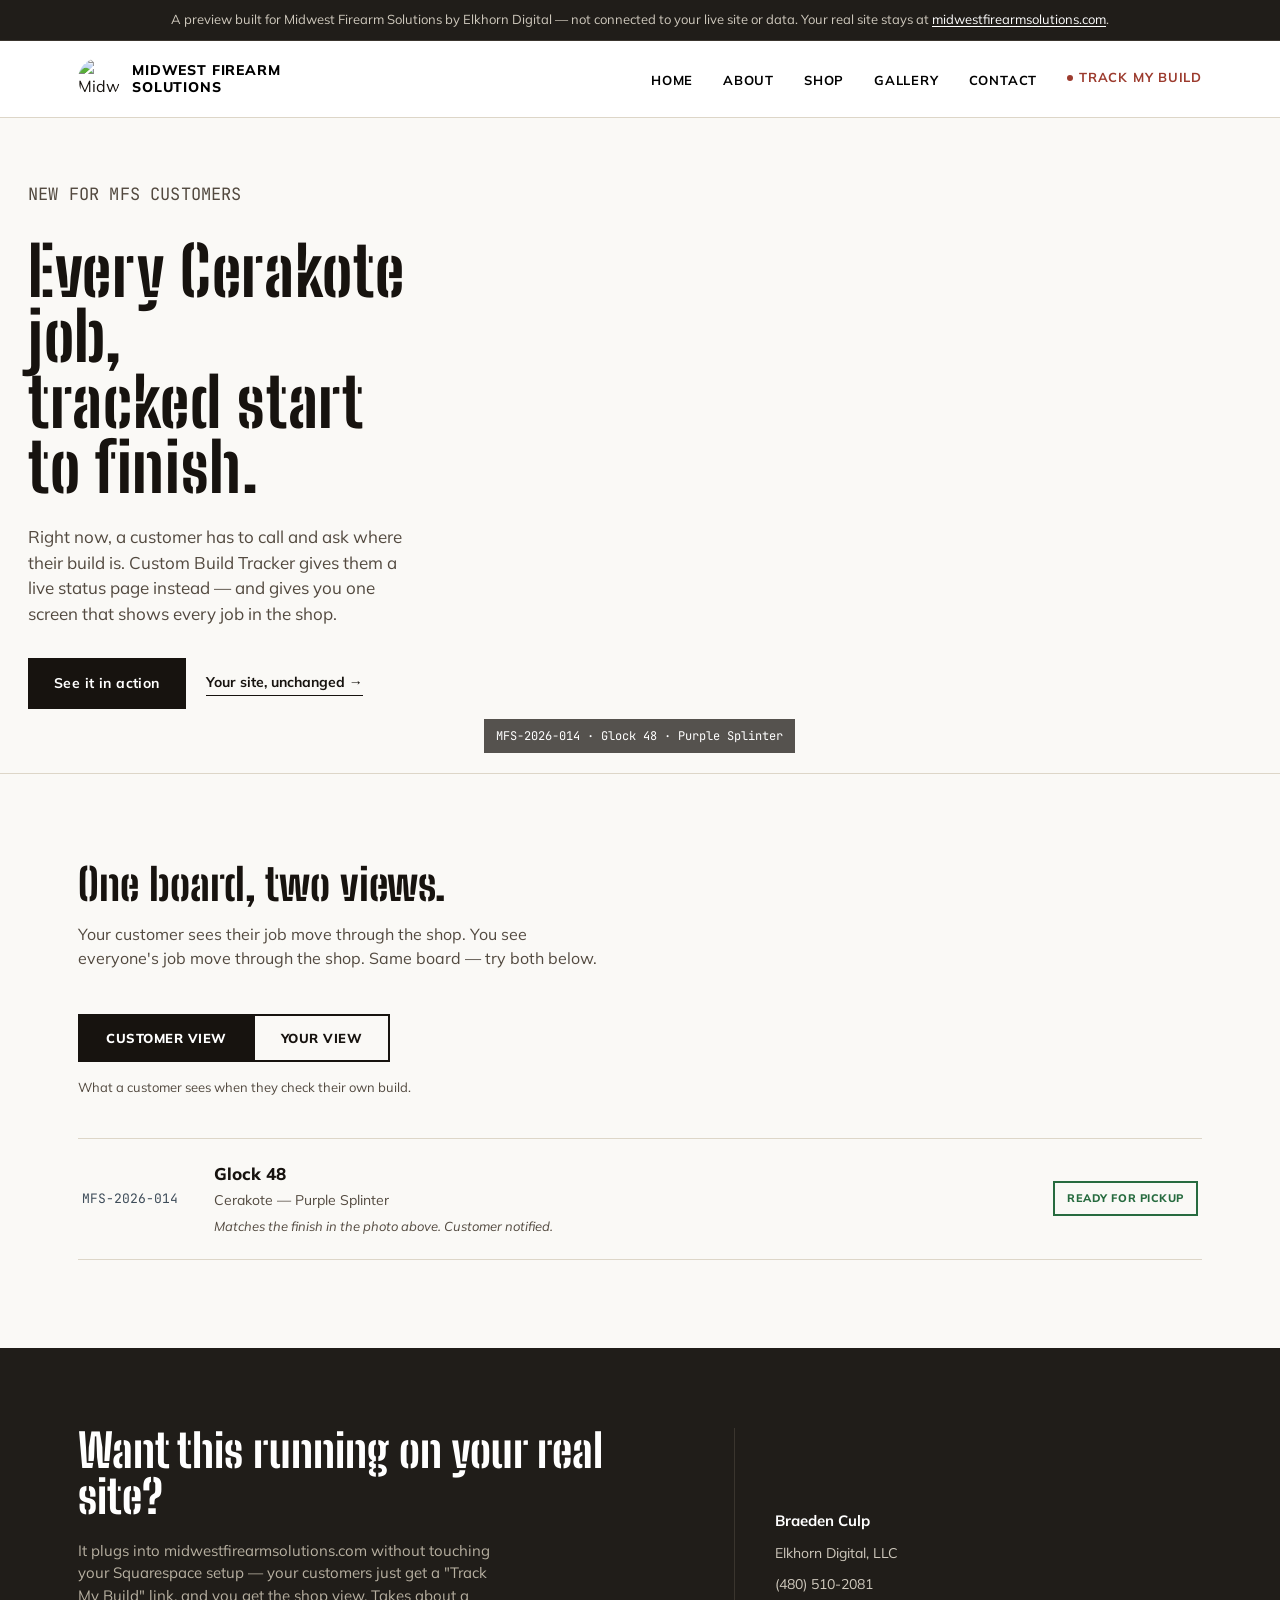
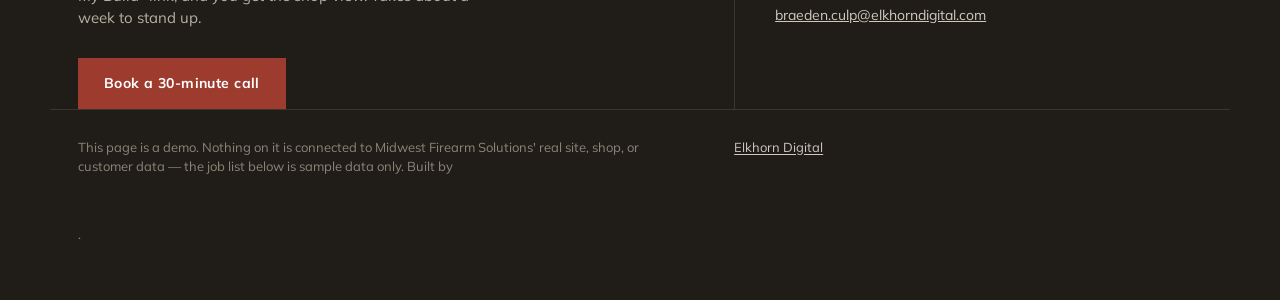
==== index.html @ 49bd7a02 "Add Custom Build Tracker demo for Midwest Firearm Solutions Standalone static page using real extrac" ====
<!DOCTYPE html>
<html lang="en">
<head>
<meta charset="UTF-8">
<meta name="viewport" content="width=device-width, initial-scale=1.0">
<title>Custom Build Tracker — a preview for Midwest Firearm Solutions</title>
<meta name="description" content="A look at what Custom Build Tracker would look like on midwestfirearmsolutions.com — built by Elkhorn Digital.">
<link rel="preconnect" href="https://fonts.googleapis.com">
<link rel="preconnect" href="https://fonts.gstatic.com" crossorigin>
<link href="https://fonts.googleapis.com/css2?family=Big+Shoulders+Stencil:wght@700;800&family=Mulish:wght@400;600;700;800&family=JetBrains+Mono:wght@500&display=swap" rel="stylesheet">
<link rel="stylesheet" href="css/style.css">
</head>
<body>

<div class="honesty-strip">
  A preview built for Midwest Firearm Solutions by Elkhorn Digital — not connected to your live site or data. Your real site stays at <a href="https://www.midwestfirearmsolutions.com/" target="_blank" rel="noopener">midwestfirearmsolutions.com</a>.
</div>

<nav class="site-nav">
  <div class="wrap">
    <div class="brand">
      <img src="https://images.squarespace-cdn.com/content/v1/5cd343e0e6666910486d7340/1557428269722-XQZC1AXJ4QPPJ8KAMIF2/MidwestFirearmsSoultions.jpg" alt="Midwest Firearm Solutions">
      <span class="brand-name">Midwest Firearm<br>Solutions</span>
    </div>
    <ul class="nav-links">
      <li><a href="#top">Home</a></li>
      <li><a href="https://www.midwestfirearmsolutions.com/about" target="_blank" rel="noopener">About</a></li>
      <li><a href="https://www.midwestfirearmsolutions.com/shop" target="_blank" rel="noopener">Shop</a></li>
      <li><a href="https://www.midwestfirearmsolutions.com/gallery" target="_blank" rel="noopener">Gallery</a></li>
      <li><a href="https://www.midwestfirearmsolutions.com/contact" target="_blank" rel="noopener">Contact</a></li>
      <li><a href="#tracker" class="nav-new">Track My Build</a></li>
    </ul>
  </div>
</nav>

<header class="hero" id="top">
  <div class="hero-copy">
    <p class="hero-kicker">NEW FOR MFS CUSTOMERS</p>
    <h1>Every Cerakote job,<br>tracked start to finish.</h1>
    <p>Right now, a customer has to call and ask where their build is. Custom Build Tracker gives them a live status page instead — and gives you one screen that shows every job in the shop.</p>
    <div class="hero-actions">
      <a href="#tracker" class="btn-primary">See it in action</a>
      <a href="https://www.midwestfirearmsolutions.com/" target="_blank" rel="noopener" class="text-link">Your site, unchanged →</a>
    </div>
  </div>
  <div class="hero-photo">
    <img src="https://images.squarespace-cdn.com/content/v1/5cd343e0e6666910486d7340/1673027573680-M6H0SC04RO9Q3OTN8I3K/image-asset.jpeg?format=1500w" alt="Glock 48 finished in a purple and black splinter Cerakote pattern">
    <div class="hero-photo-caption">MFS-2026-014 · Glock 48 · Purple Splinter</div>
  </div>
</header>

<section class="section" id="tracker">
  <div class="wrap">
    <div class="section-head">
      <h2>One board, two views.</h2>
      <p>Your customer sees their job move through the shop. You see everyone's job move through the shop. Same board — try both below.</p>
    </div>

    <div class="view-switch" role="tablist" aria-label="Choose a view">
      <button type="button" role="tab" id="tab-customer" aria-selected="true" aria-controls="panel-customer">Customer view</button>
      <button type="button" role="tab" id="tab-shop" aria-selected="false" aria-controls="panel-shop">Your view</button>
    </div>

    <div id="panel-customer" role="tabpanel" aria-labelledby="tab-customer">
      <p class="view-switch-note">What a customer sees when they check their own build.</p>
      <div class="ticket-rail" id="customer-rail"></div>
    </div>

    <div id="panel-shop" role="tabpanel" aria-labelledby="tab-shop" hidden>
      <p class="view-switch-note">What you and your team see — every job in the shop, with one click to move a job forward.</p>
      <div class="stat-row" id="shop-stats"></div>
      <div class="ticket-rail" id="shop-rail"></div>
    </div>
  </div>
</section>

<section class="footer-cta">
  <div class="wrap">
    <div>
      <h2>Want this running on your real site?</h2>
      <p>It plugs into midwestfirearmsolutions.com without touching your Squarespace setup — your customers just get a "Track My Build" link, and you get the shop view. Takes about a week to stand up.</p>
      <a href="https://calendar.google.com/calendar/u/0/appointments/schedules/AcZssZ0Lpo5Nd4sd_wurOKgGnlsgAUlLgyu8I7pen_Otehfo7-ETHXkS8Aj_qbULyfHv65B463_g2GWZ" target="_blank" rel="noopener" class="btn-primary">Book a 30-minute call</a>
    </div>
    <div class="footer-contact">
      <strong>Braeden Culp</strong>
      <span>Elkhorn Digital, LLC</span>
      <span>(480) 510-2081</span>
      <a href="mailto:braeden.culp@elkhorndigital.com">braeden.culp@elkhorndigital.com</a>
    </div>
  </div>
  <div class="wrap footer-meta">
    This page is a demo. Nothing on it is connected to Midwest Firearm Solutions' real site, shop, or customer data — the job list below is sample data only. Built by <a href="mailto:braeden.culp@elkhorndigital.com">Elkhorn Digital</a>.
  </div>
</section>

<script src="js/main.js"></script>
</body>
</html>
---- css/style.css ----
/* Midwest Firearm Solutions — Custom Build Tracker demo
   Base tokens extracted from their real site (midwestfirearmsolutions.com):
   white nav, black text, Omnes Pro (substituted with the licensable Mulish). */

:root {
  --paper: #faf9f6;
  --paper-dim: #f1efe9;
  --ink: #17130f;
  --ink-soft: #52493f;
  --line: #ddd6c8;
  --rust: #9c3b2e;
  --rust-dark: #7a2d22;
  --steel: #3e4c59;
  --graphite: #201d19;
  --graphite-line: #3a352e;

  --font-body: 'Mulish', -apple-system, sans-serif;
  --font-display: 'Big Shoulders Stencil', 'Mulish', sans-serif;
  --font-mono: 'JetBrains Mono', monospace;
}

* { box-sizing: border-box; }

html {
  scroll-behavior: smooth;
  scroll-padding-top: 92px;
}

body {
  margin: 0;
  background: var(--paper);
  color: var(--ink);
  font-family: var(--font-body);
  font-size: 16px;
  line-height: 1.5;
  -webkit-font-smoothing: antialiased;
}

img { max-width: 100%; display: block; }

a { color: inherit; }

.wrap {
  max-width: 1180px;
  margin: 0 auto;
  padding: 0 28px;
}

/* ---------- Honesty strip ---------- */

.honesty-strip {
  background: var(--graphite);
  color: #cfc9bd;
  font-size: 13px;
  padding: 10px 28px;
  text-align: center;
  border-bottom: 1px solid var(--graphite-line);
}

.honesty-strip a {
  color: #fff;
  text-decoration: underline;
  text-underline-offset: 2px;
}

/* ---------- Nav (recreated from their real site) ---------- */

.site-nav {
  background: #ffffff;
  border-bottom: 1px solid var(--line);
  position: sticky;
  top: 0;
  z-index: 40;
}

.site-nav .wrap {
  display: flex;
  align-items: center;
  justify-content: space-between;
  height: 76px;
  gap: 24px;
}

.brand {
  display: flex;
  align-items: center;
  gap: 12px;
  flex-shrink: 0;
}

.brand img {
  height: 42px;
  width: 42px;
  border-radius: 50%;
  object-fit: cover;
}

.brand-name {
  font-family: var(--font-body);
  font-weight: 800;
  font-size: 14px;
  letter-spacing: 0.06em;
  text-transform: uppercase;
  color: #000;
  line-height: 1.2;
}

.nav-links {
  list-style: none;
  display: flex;
  align-items: center;
  gap: 30px;
  margin: 0;
  padding: 0;
  flex-wrap: wrap;
  justify-content: flex-end;
}

.nav-links a {
  text-decoration: none;
  font-size: 13px;
  font-weight: 700;
  letter-spacing: 0.06em;
  text-transform: uppercase;
  color: #000;
  padding: 6px 0;
  border-bottom: 2px solid transparent;
  transition: border-color 0.15s ease;
}

.nav-links a:hover { border-color: #000; }

.nav-links .nav-new {
  color: var(--rust);
  display: inline-flex;
  align-items: center;
  gap: 6px;
}

.nav-links .nav-new::before {
  content: '';
  width: 6px;
  height: 6px;
  border-radius: 50%;
  background: var(--rust);
}

.nav-links .nav-new:hover { border-color: var(--rust); }

/* ---------- Hero ---------- */

.hero {
  position: relative;
  display: grid;
  grid-template-columns: minmax(320px, 460px) 1fr;
  min-height: 620px;
  background: var(--paper);
  overflow: hidden;
}

.hero-copy {
  display: flex;
  flex-direction: column;
  justify-content: center;
  padding: 64px 48px 64px 28px;
  z-index: 2;
}

.hero-kicker {
  font-family: var(--font-mono);
  font-size: 13px;
  color: var(--rust);
  margin: 0 0 20px;
  letter-spacing: 0.01em;
}

.hero h1 {
  font-family: var(--font-display);
  font-weight: 700;
  font-size: clamp(40px, 5.4vw, 68px);
  line-height: 0.96;
  letter-spacing: 0.01em;
  margin: 0 0 24px;
  color: var(--ink);
}

.hero p {
  font-size: 17px;
  color: var(--ink-soft);
  max-width: 40ch;
  margin: 0 0 32px;
}

.hero-actions {
  display: flex;
  align-items: center;
  gap: 20px;
}

.btn-primary {
  display: inline-block;
  background: var(--ink);
  color: #fff;
  font-weight: 700;
  font-size: 14px;
  letter-spacing: 0.03em;
  text-decoration: none;
  padding: 15px 26px;
  transition: background 0.15s ease;
}

.btn-primary:hover { background: var(--rust); }

.hero-actions .text-link {
  font-size: 14px;
  font-weight: 700;
  text-decoration: none;
  border-bottom: 1px solid var(--ink);
  padding-bottom: 2px;
}

.hero-photo {
  position: relative;
  overflow: hidden;
}

.hero-photo img {
  position: absolute;
  inset: -6% -6%;
  width: 112%;
  height: 112%;
  object-fit: cover;
  animation: turn-in-light 22s ease-in-out infinite alternate;
}

@keyframes turn-in-light {
  0%   { transform: scale(1.06) translate(0, 0) rotate(0deg); }
  100% { transform: scale(1.16) translate(-2%, -1.5%) rotate(0.6deg); }
}

.hero-photo::after {
  content: '';
  position: absolute;
  inset: 0;
  background: linear-gradient(100deg, var(--paper) 0%, rgba(250,249,246,0) 18%);
}

.hero-photo-caption {
  position: absolute;
  left: 24px;
  bottom: 20px;
  background: rgba(23, 19, 15, 0.72);
  color: #fff;
  font-family: var(--font-mono);
  font-size: 12px;
  padding: 8px 12px;
  z-index: 3;
}

@media (prefers-reduced-motion: reduce) {
  .hero-photo img { animation: none; }
}

/* ---------- Section shell ---------- */

.section {
  padding: 88px 0;
  border-top: 1px solid var(--line);
}

.section-head {
  max-width: 640px;
  margin: 0 0 44px;
}

.section-head h2 {
  font-family: var(--font-display);
  font-weight: 700;
  font-size: clamp(30px, 3.6vw, 44px);
  line-height: 1;
  margin: 0 0 16px;
}

.section-head p {
  color: var(--ink-soft);
  font-size: 16px;
  max-width: 52ch;
  margin: 0;
}

/* ---------- View switch (styled like a two-position selector) ---------- */

.view-switch {
  display: inline-flex;
  border: 2px solid var(--ink);
  margin-bottom: 40px;
}

.view-switch button {
  font-family: var(--font-body);
  font-weight: 800;
  font-size: 13px;
  letter-spacing: 0.04em;
  text-transform: uppercase;
  background: transparent;
  border: none;
  color: var(--ink);
  padding: 14px 26px;
  cursor: pointer;
  transition: background 0.15s ease, color 0.15s ease;
}

.view-switch button + button {
  border-left: 2px solid var(--ink);
}

.view-switch button[aria-selected="true"] {
  background: var(--ink);
  color: #fff;
}

.view-switch-note {
  font-size: 13px;
  color: var(--ink-soft);
  margin: -24px 0 40px;
}

/* ---------- Stat row ---------- */

.stat-row {
  display: flex;
  gap: 0;
  border: 1px solid var(--line);
  margin-bottom: 36px;
}

.stat {
  flex: 1;
  padding: 22px 24px;
  border-right: 1px solid var(--line);
}

.stat:last-child { border-right: none; }

.stat .num {
  font-family: var(--font-display);
  font-weight: 700;
  font-size: 40px;
  line-height: 1;
  color: var(--ink);
}

.stat .label {
  font-size: 13px;
  color: var(--ink-soft);
  margin-top: 6px;
}

/* ---------- Ticket rail ---------- */

.ticket-rail {
  display: flex;
  flex-direction: column;
}

.ticket {
  display: grid;
  grid-template-columns: 108px 1fr auto;
  align-items: center;
  gap: 24px;
  padding: 22px 4px;
  border-bottom: 1px solid var(--line);
}

.ticket:first-child { border-top: 1px solid var(--line); }

.ticket-code {
  font-family: var(--font-mono);
  font-size: 13px;
  color: var(--steel);
}

.ticket-body h3 {
  font-family: var(--font-body);
  font-weight: 800;
  font-size: 17px;
  margin: 0 0 4px;
}

.ticket-body .spec {
  font-size: 14px;
  color: var(--ink-soft);
  margin: 0 0 6px;
}

.ticket-body .note {
  font-size: 13px;
  color: var(--ink-soft);
  margin: 0;
  font-style: italic;
}

.ticket-status {
  text-align: right;
  display: flex;
  flex-direction: column;
  align-items: flex-end;
  gap: 8px;
}

.stamp {
  font-family: var(--font-body);
  font-weight: 800;
  font-size: 11px;
  letter-spacing: 0.05em;
  text-transform: uppercase;
  padding: 7px 12px;
  border: 2px solid currentColor;
  white-space: nowrap;
}

.stamp-queued { color: var(--steel); }
.stamp-booth  { color: var(--rust); }
.stamp-curing { color: #a3781f; }
.stamp-ready  { color: #276b3f; }

.ticket-advance {
  background: none;
  border: none;
  font-family: var(--font-body);
  font-size: 12px;
  font-weight: 700;
  color: var(--ink-soft);
  text-decoration: underline;
  text-underline-offset: 2px;
  cursor: pointer;
  padding: 0;
}

.ticket-advance:hover { color: var(--rust); }

.ticket-advance:disabled {
  color: #bfb9ac;
  text-decoration: none;
  cursor: default;
}

/* ---------- Footer / CTA ---------- */

.footer-cta {
  background: var(--graphite);
  color: #ece7db;
  padding: 80px 0 56px;
}

.footer-cta .wrap {
  display: grid;
  grid-template-columns: 1.3fr 1fr;
  gap: 48px;
}

.footer-cta h2 {
  font-family: var(--font-display);
  font-weight: 700;
  font-size: clamp(30px, 4vw, 46px);
  line-height: 1;
  margin: 0 0 20px;
  color: #fff;
}

.footer-cta p {
  color: #b7b0a1;
  font-size: 15px;
  max-width: 46ch;
  margin: 0 0 28px;
}

.footer-cta .btn-primary {
  background: var(--rust);
}

.footer-cta .btn-primary:hover { background: var(--rust-dark); }

.footer-meta {
  border-top: 1px solid var(--graphite-line);
  padding-top: 28px;
  font-size: 13px;
  color: #8c8577;
}

.footer-meta a { color: #cfc9bd; text-decoration: underline; text-underline-offset: 2px; }

.footer-contact {
  display: flex;
  flex-direction: column;
  gap: 10px;
  justify-content: center;
  font-size: 14px;
  color: #cfc9bd;
  border-left: 1px solid var(--graphite-line);
  padding-left: 40px;
}

.footer-contact strong { color: #fff; font-size: 15px; }

/* ---------- Responsive ---------- */

@media (max-width: 880px) {
  .hero { grid-template-columns: 1fr; min-height: auto; }
  .hero-photo { height: 320px; order: -1; }
  .hero-photo::after { display: none; }
  .hero-copy { padding: 44px 24px; }
  .nav-links { gap: 16px; }
  .nav-links a { font-size: 12px; }
  .footer-cta .wrap { grid-template-columns: 1fr; }
  .footer-contact { border-left: none; padding-left: 0; border-top: 1px solid var(--graphite-line); padding-top: 24px; }
  .ticket { grid-template-columns: 1fr; gap: 10px; }
  .ticket-status { flex-direction: row; align-items: center; }
  .ticket-code { order: -1; }
}

@media (max-width: 560px) {
  .site-nav .wrap { height: auto; flex-wrap: wrap; padding: 14px 20px; }
  .nav-links { justify-content: flex-start; gap: 14px 20px; }
  .stat-row { flex-direction: column; }
  .stat { border-right: none; border-bottom: 1px solid var(--line); }
  .stat:last-child { border-bottom: none; }
}
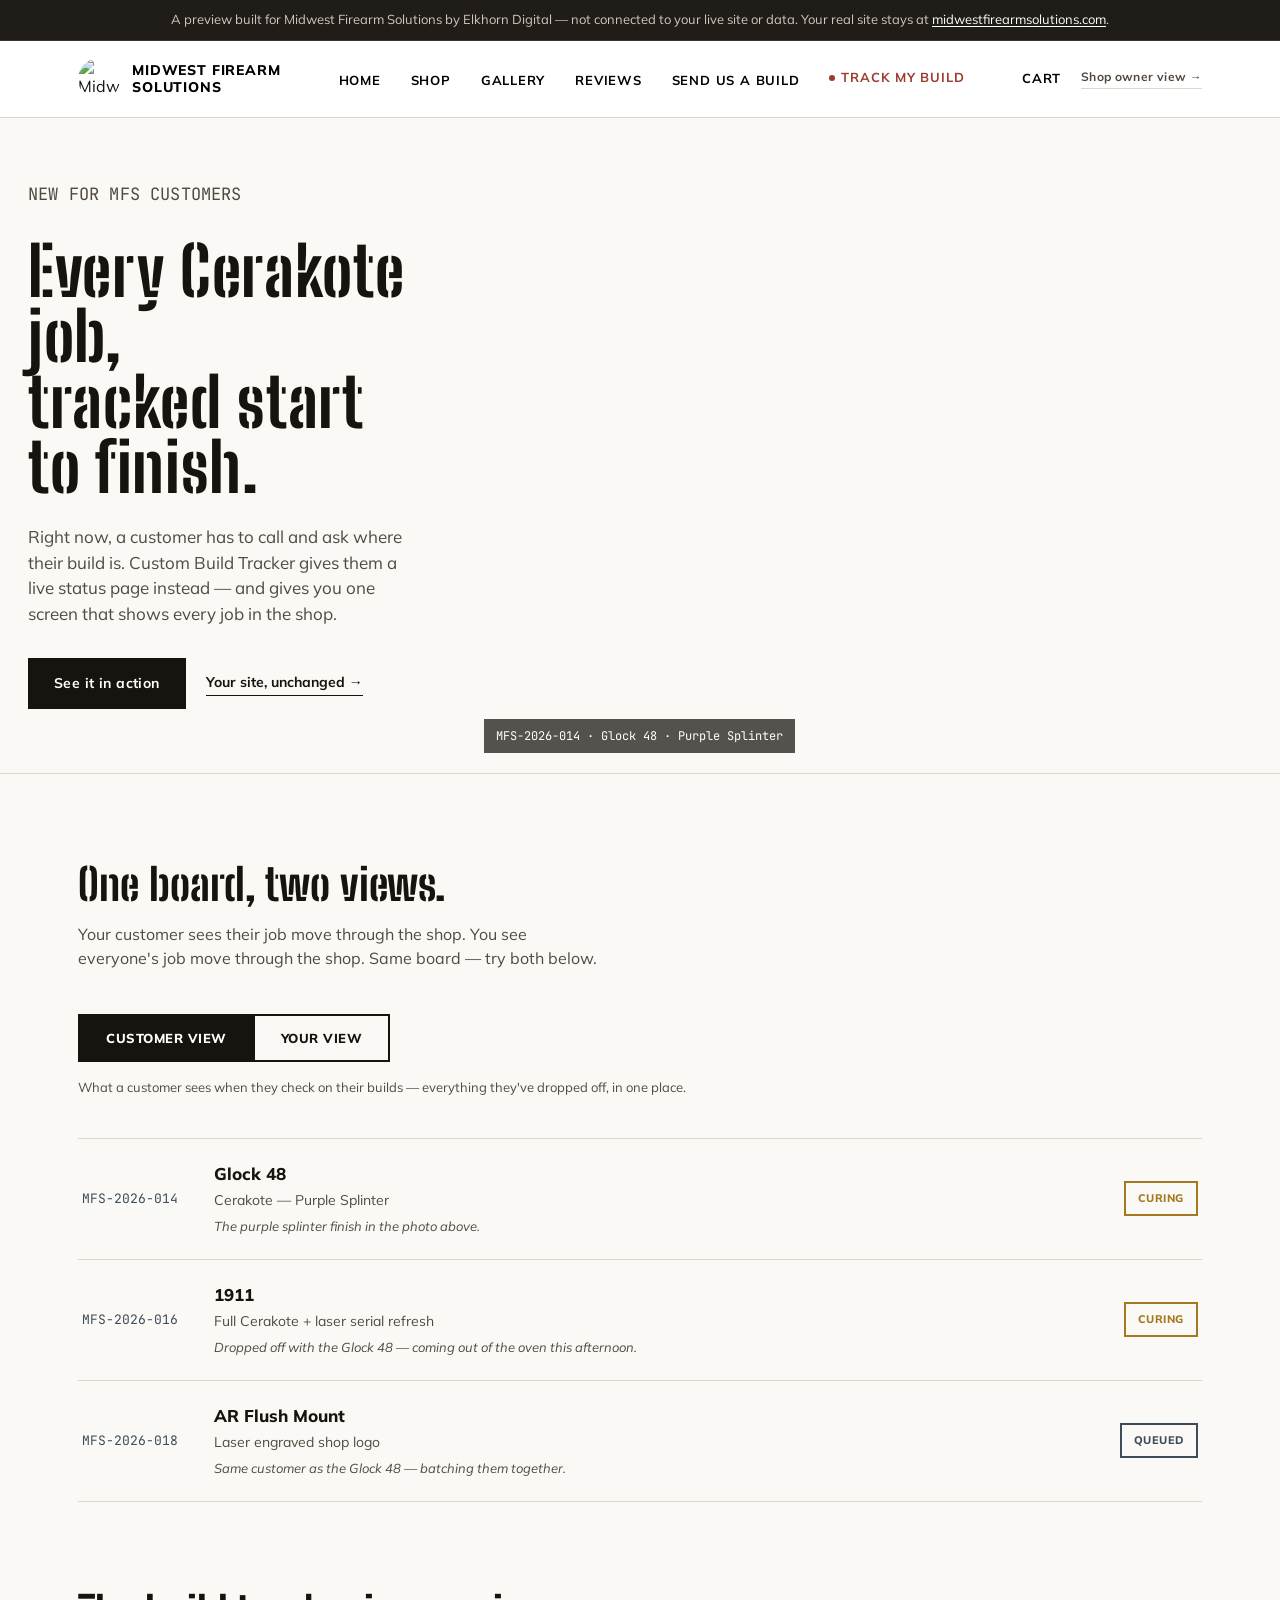
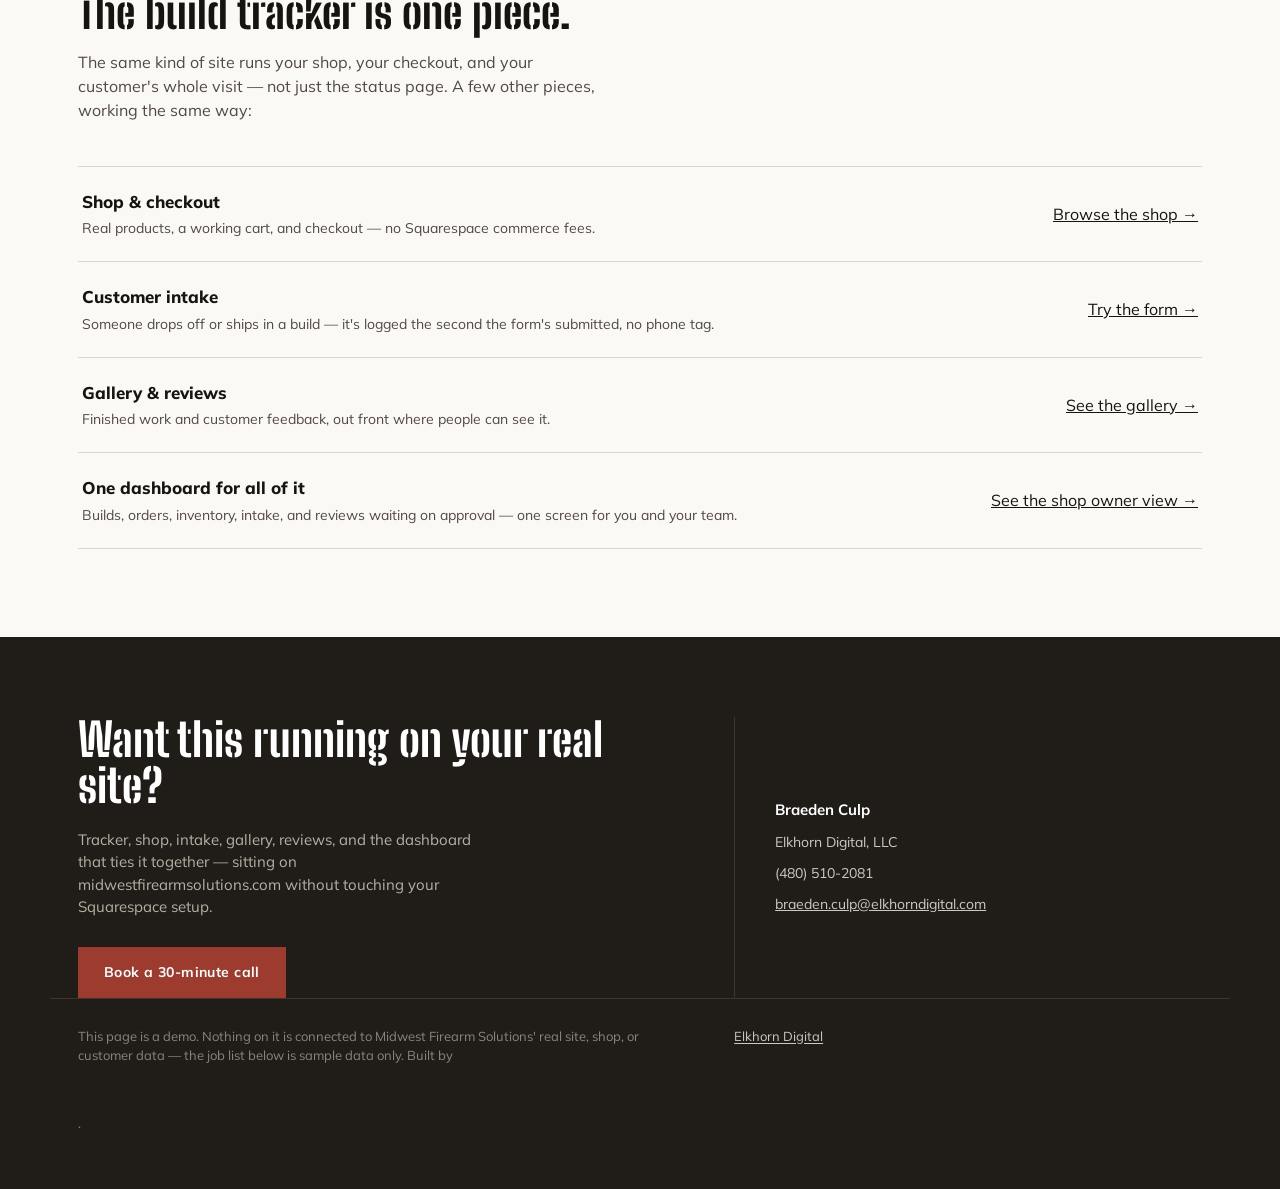
==== commit 0d741433: "Expand demo to full shop breadth: cart, checkout, intake, gallery, reviews, admin The build tracker " ====
--- a/index.html
+++ b/index.html
@@ -24,12 +24,16 @@
     </div>
     <ul class="nav-links">
       <li><a href="#top">Home</a></li>
-      <li><a href="https://www.midwestfirearmsolutions.com/about" target="_blank" rel="noopener">About</a></li>
-      <li><a href="https://www.midwestfirearmsolutions.com/shop" target="_blank" rel="noopener">Shop</a></li>
-      <li><a href="https://www.midwestfirearmsolutions.com/gallery" target="_blank" rel="noopener">Gallery</a></li>
-      <li><a href="https://www.midwestfirearmsolutions.com/contact" target="_blank" rel="noopener">Contact</a></li>
+      <li><a href="shop.html">Shop</a></li>
+      <li><a href="gallery.html">Gallery</a></li>
+      <li><a href="reviews.html">Reviews</a></li>
+      <li><a href="intake.html">Send Us a Build</a></li>
       <li><a href="#tracker" class="nav-new">Track My Build</a></li>
     </ul>
+    <div class="nav-utility">
+      <a href="cart.html" class="nav-cart">Cart <span class="cart-badge" data-cart-count>0</span></a>
+      <a href="admin.html" class="nav-admin-link">Shop owner view →</a>
+    </div>
   </div>
 </nav>
 
@@ -62,7 +66,7 @@
     </div>
 
     <div id="panel-customer" role="tabpanel" aria-labelledby="tab-customer">
-      <p class="view-switch-note">What a customer sees when they check their own build.</p>
+      <p class="view-switch-note">What a customer sees when they check on their builds — everything they've dropped off, in one place.</p>
       <div class="ticket-rail" id="customer-rail"></div>
     </div>
 
@@ -74,11 +78,50 @@
   </div>
 </section>
 
+<section class="section" style="border-top:none;padding-top:0;">
+  <div class="wrap">
+    <div class="section-head">
+      <h2>The build tracker is one piece.</h2>
+      <p>The same kind of site runs your shop, your checkout, and your customer's whole visit — not just the status page. A few other pieces, working the same way:</p>
+    </div>
+    <div class="ticket-rail">
+      <div class="shop-row" style="grid-template-columns:1fr auto;">
+        <div class="shop-row-body">
+          <h3><a href="shop.html" style="text-decoration:none;">Shop &amp; checkout</a></h3>
+          <p class="spec">Real products, a working cart, and checkout — no Squarespace commerce fees.</p>
+        </div>
+        <a href="shop.html" class="text-link" style="white-space:nowrap;">Browse the shop →</a>
+      </div>
+      <div class="shop-row" style="grid-template-columns:1fr auto;">
+        <div class="shop-row-body">
+          <h3><a href="intake.html" style="text-decoration:none;">Customer intake</a></h3>
+          <p class="spec">Someone drops off or ships in a build — it's logged the second the form's submitted, no phone tag.</p>
+        </div>
+        <a href="intake.html" class="text-link" style="white-space:nowrap;">Try the form →</a>
+      </div>
+      <div class="shop-row" style="grid-template-columns:1fr auto;">
+        <div class="shop-row-body">
+          <h3><a href="gallery.html" style="text-decoration:none;">Gallery &amp; reviews</a></h3>
+          <p class="spec">Finished work and customer feedback, out front where people can see it.</p>
+        </div>
+        <a href="gallery.html" class="text-link" style="white-space:nowrap;">See the gallery →</a>
+      </div>
+      <div class="shop-row" style="grid-template-columns:1fr auto;">
+        <div class="shop-row-body">
+          <h3><a href="admin.html" style="text-decoration:none;">One dashboard for all of it</a></h3>
+          <p class="spec">Builds, orders, inventory, intake, and reviews waiting on approval — one screen for you and your team.</p>
+        </div>
+        <a href="admin.html" class="text-link" style="white-space:nowrap;">See the shop owner view →</a>
+      </div>
+    </div>
+  </div>
+</section>
+
 <section class="footer-cta">
   <div class="wrap">
     <div>
       <h2>Want this running on your real site?</h2>
-      <p>It plugs into midwestfirearmsolutions.com without touching your Squarespace setup — your customers just get a "Track My Build" link, and you get the shop view. Takes about a week to stand up.</p>
+      <p>Tracker, shop, intake, gallery, reviews, and the dashboard that ties it together — sitting on midwestfirearmsolutions.com without touching your Squarespace setup.</p>
       <a href="https://calendar.google.com/calendar/u/0/appointments/schedules/AcZssZ0Lpo5Nd4sd_wurOKgGnlsgAUlLgyu8I7pen_Otehfo7-ETHXkS8Aj_qbULyfHv65B463_g2GWZ" target="_blank" rel="noopener" class="btn-primary">Book a 30-minute call</a>
     </div>
     <div class="footer-contact">
@@ -93,6 +136,7 @@
   </div>
 </section>
 
+<script src="js/store.js"></script>
 <script src="js/main.js"></script>
 </body>
 </html>
--- a/css/style.css
+++ b/css/style.css
@@ -146,6 +146,534 @@
 }
 
 .nav-links .nav-new:hover { border-color: var(--rust); }
+
+.nav-utility {
+  display: flex;
+  align-items: center;
+  gap: 20px;
+  flex-shrink: 0;
+}
+
+.nav-cart {
+  display: inline-flex;
+  align-items: center;
+  gap: 6px;
+  text-decoration: none;
+  font-size: 13px;
+  font-weight: 700;
+  letter-spacing: 0.05em;
+  text-transform: uppercase;
+  color: #000;
+}
+
+.cart-badge {
+  display: none;
+  align-items: center;
+  justify-content: center;
+  min-width: 18px;
+  height: 18px;
+  padding: 0 5px;
+  border-radius: 50%;
+  background: var(--rust);
+  color: #fff;
+  font-family: var(--font-mono);
+  font-size: 10px;
+  font-weight: 700;
+}
+
+.nav-admin-link {
+  font-size: 12px;
+  font-weight: 700;
+  letter-spacing: 0.03em;
+  color: var(--ink-soft);
+  text-decoration: none;
+  border-bottom: 1px solid var(--line);
+  padding-bottom: 2px;
+  white-space: nowrap;
+}
+
+.nav-admin-link:hover { color: var(--rust); border-color: var(--rust); }
+
+/* ---------- Page header (shop/gallery/reviews/intake/cart/checkout/admin) ---------- */
+
+.page-head {
+  padding: 56px 0 40px;
+  border-bottom: 1px solid var(--line);
+}
+
+.page-head .eyebrow {
+  font-family: var(--font-mono);
+  font-size: 13px;
+  color: var(--rust);
+  margin: 0 0 14px;
+}
+
+.page-head h1 {
+  font-family: var(--font-display);
+  font-weight: 700;
+  font-size: clamp(34px, 5vw, 54px);
+  line-height: 0.98;
+  margin: 0 0 16px;
+}
+
+.page-head p {
+  color: var(--ink-soft);
+  font-size: 16px;
+  max-width: 56ch;
+  margin: 0;
+}
+
+/* ---------- Shop rows ---------- */
+
+.shop-row {
+  display: grid;
+  grid-template-columns: 90px 1fr auto auto;
+  align-items: center;
+  gap: 24px;
+  padding: 22px 4px;
+  border-bottom: 1px solid var(--line);
+}
+
+.shop-row:first-child { border-top: 1px solid var(--line); }
+
+.shop-sku {
+  font-family: var(--font-mono);
+  font-size: 12px;
+  color: var(--steel);
+}
+
+.shop-row-body h3 {
+  font-weight: 800;
+  font-size: 17px;
+  margin: 0 0 4px;
+}
+
+.shop-row-body .spec {
+  font-size: 14px;
+  color: var(--ink-soft);
+  margin: 0;
+}
+
+.shop-price {
+  font-family: var(--font-display);
+  font-weight: 700;
+  font-size: 20px;
+  white-space: nowrap;
+}
+
+.qty-stepper {
+  display: inline-flex;
+  align-items: center;
+  border: 1px solid var(--line);
+}
+
+.qty-stepper button {
+  background: none;
+  border: none;
+  width: 30px;
+  height: 30px;
+  font-size: 16px;
+  font-weight: 700;
+  cursor: pointer;
+  color: var(--ink);
+}
+
+.qty-stepper button:hover { background: var(--paper-dim); }
+
+.qty-stepper .qty-val {
+  width: 30px;
+  text-align: center;
+  font-family: var(--font-mono);
+  font-size: 13px;
+}
+
+.btn-add {
+  background: var(--ink);
+  color: #fff;
+  border: none;
+  font-weight: 700;
+  font-size: 12px;
+  letter-spacing: 0.04em;
+  text-transform: uppercase;
+  padding: 11px 18px;
+  cursor: pointer;
+  white-space: nowrap;
+  transition: background 0.15s ease;
+}
+
+.btn-add:hover { background: var(--rust); }
+
+.btn-add:disabled {
+  background: #d8d2c4;
+  cursor: default;
+}
+
+/* ---------- Cart ---------- */
+
+.cart-layout {
+  display: grid;
+  grid-template-columns: 1fr 340px;
+  gap: 48px;
+  align-items: start;
+}
+
+.cart-line {
+  display: grid;
+  grid-template-columns: 1fr auto auto auto;
+  align-items: center;
+  gap: 18px;
+  padding: 18px 4px;
+  border-bottom: 1px solid var(--line);
+}
+
+.cart-line:first-child { border-top: 1px solid var(--line); }
+
+.cart-line .name { font-weight: 800; font-size: 15px; }
+.cart-line .unit-price { font-family: var(--font-mono); font-size: 12px; color: var(--ink-soft); }
+
+.cart-remove {
+  background: none;
+  border: none;
+  color: var(--ink-soft);
+  font-size: 12px;
+  text-decoration: underline;
+  text-underline-offset: 2px;
+  cursor: pointer;
+}
+
+.cart-remove:hover { color: var(--rust); }
+
+.order-summary {
+  border: 1px solid var(--line);
+  padding: 28px;
+  position: sticky;
+  top: 108px;
+}
+
+.order-summary h3 {
+  font-family: var(--font-display);
+  font-weight: 700;
+  font-size: 22px;
+  margin: 0 0 20px;
+}
+
+.summary-line {
+  display: flex;
+  justify-content: space-between;
+  font-size: 14px;
+  color: var(--ink-soft);
+  padding: 8px 0;
+}
+
+.summary-total {
+  display: flex;
+  justify-content: space-between;
+  font-family: var(--font-display);
+  font-weight: 700;
+  font-size: 22px;
+  border-top: 1px solid var(--line);
+  padding-top: 14px;
+  margin-top: 8px;
+}
+
+.cart-empty {
+  padding: 60px 0;
+  text-align: center;
+  color: var(--ink-soft);
+}
+
+/* ---------- Forms (checkout / intake / reviews) ---------- */
+
+.form-card {
+  max-width: 640px;
+}
+
+.form-row {
+  display: grid;
+  grid-template-columns: 1fr 1fr;
+  gap: 18px;
+}
+
+.form-group {
+  margin-bottom: 20px;
+}
+
+.form-group label {
+  display: block;
+  font-size: 12px;
+  font-weight: 700;
+  letter-spacing: 0.04em;
+  text-transform: uppercase;
+  color: var(--ink-soft);
+  margin-bottom: 8px;
+}
+
+.form-group input,
+.form-group select,
+.form-group textarea {
+  width: 100%;
+  border: 1px solid var(--line);
+  background: #fff;
+  padding: 12px 14px;
+  font-family: var(--font-body);
+  font-size: 15px;
+  color: var(--ink);
+}
+
+.form-group textarea { min-height: 100px; resize: vertical; }
+
+.form-group input:focus,
+.form-group select:focus,
+.form-group textarea:focus {
+  outline: 2px solid var(--ink);
+  outline-offset: 1px;
+}
+
+.form-check {
+  display: flex;
+  align-items: flex-start;
+  gap: 10px;
+  font-size: 13px;
+  color: var(--ink-soft);
+  margin-bottom: 24px;
+}
+
+.form-check input { margin-top: 3px; }
+
+.fieldset-note {
+  font-size: 12px;
+  color: var(--ink-soft);
+  margin: -10px 0 20px;
+}
+
+.rating-select {
+  display: flex;
+  gap: 6px;
+}
+
+.rating-select button {
+  background: none;
+  border: 2px solid var(--line);
+  width: 40px;
+  height: 40px;
+  font-family: var(--font-display);
+  font-size: 16px;
+  cursor: pointer;
+  color: var(--ink-soft);
+}
+
+.rating-select button.active {
+  border-color: var(--rust);
+  color: var(--rust);
+  background: #fbf0ed;
+}
+
+.confirm-panel {
+  border: 2px solid var(--ink);
+  padding: 40px;
+  text-align: left;
+}
+
+.confirm-panel .eyebrow {
+  font-family: var(--font-mono);
+  font-size: 12px;
+  color: var(--rust);
+  margin: 0 0 12px;
+}
+
+.confirm-panel h2 {
+  font-family: var(--font-display);
+  font-weight: 700;
+  font-size: 32px;
+  margin: 0 0 14px;
+}
+
+/* ---------- Gallery ---------- */
+
+.gallery-grid {
+  display: grid;
+  grid-template-columns: repeat(3, 1fr);
+  gap: 2px;
+  background: var(--line);
+  border: 1px solid var(--line);
+}
+
+.gallery-item {
+  background: var(--paper);
+  aspect-ratio: 4 / 3;
+  position: relative;
+  overflow: hidden;
+}
+
+.gallery-item img {
+  width: 100%;
+  height: 100%;
+  object-fit: cover;
+}
+
+.gallery-item.is-placeholder {
+  display: flex;
+  align-items: center;
+  justify-content: center;
+  background: var(--paper-dim);
+}
+
+.gallery-item.is-placeholder .placeholder-label {
+  font-family: var(--font-display);
+  font-size: 15px;
+  color: var(--ink-soft);
+  text-align: center;
+  padding: 0 20px;
+  line-height: 1.3;
+}
+
+.gallery-item .caption {
+  position: absolute;
+  left: 0;
+  right: 0;
+  bottom: 0;
+  background: rgba(23, 19, 15, 0.78);
+  color: #fff;
+  font-size: 12px;
+  padding: 8px 12px;
+}
+
+/* ---------- Reviews ---------- */
+
+.review-card {
+  padding: 22px 0;
+  border-bottom: 1px solid var(--line);
+}
+
+.review-card:first-child { border-top: 1px solid var(--line); }
+
+.review-stars {
+  color: var(--rust);
+  font-family: var(--font-mono);
+  font-size: 13px;
+  margin-bottom: 8px;
+}
+
+.review-card p.body { margin: 0 0 8px; }
+
+.review-name {
+  font-size: 13px;
+  font-weight: 700;
+  color: var(--ink-soft);
+}
+
+.review-pending-tag {
+  display: inline-block;
+  font-family: var(--font-mono);
+  font-size: 10px;
+  text-transform: uppercase;
+  color: var(--rust);
+  border: 1px solid var(--rust);
+  padding: 3px 8px;
+  margin-left: 8px;
+}
+
+/* ---------- Admin ---------- */
+
+.admin-shell { background: var(--paper); min-height: 60vh; }
+
+.admin-tabs {
+  display: flex;
+  gap: 2px;
+  border-bottom: 2px solid var(--ink);
+  overflow-x: auto;
+  margin-bottom: 40px;
+}
+
+.admin-tabs button {
+  background: none;
+  border: none;
+  font-family: var(--font-body);
+  font-weight: 800;
+  font-size: 13px;
+  letter-spacing: 0.03em;
+  text-transform: uppercase;
+  color: var(--ink-soft);
+  padding: 14px 20px;
+  cursor: pointer;
+  white-space: nowrap;
+  border-bottom: 3px solid transparent;
+  margin-bottom: -2px;
+}
+
+.admin-tabs button[aria-selected="true"] {
+  color: var(--ink);
+  border-bottom-color: var(--rust);
+}
+
+.admin-panel { display: none; }
+.admin-panel.is-active { display: block; }
+
+.admin-row {
+  display: grid;
+  grid-template-columns: 130px 1fr auto;
+  gap: 20px;
+  align-items: center;
+  padding: 16px 4px;
+  border-bottom: 1px solid var(--line);
+}
+
+.admin-row:first-child { border-top: 1px solid var(--line); }
+
+.admin-row .meta-code { font-family: var(--font-mono); font-size: 12px; color: var(--steel); }
+.admin-row .meta-title { font-weight: 800; font-size: 15px; }
+.admin-row .meta-sub { font-size: 13px; color: var(--ink-soft); }
+
+.admin-empty {
+  padding: 40px 4px;
+  color: var(--ink-soft);
+  font-size: 14px;
+  border-top: 1px solid var(--line);
+}
+
+.btn-outline {
+  background: none;
+  border: 1px solid var(--ink);
+  color: var(--ink);
+  font-weight: 700;
+  font-size: 12px;
+  letter-spacing: 0.03em;
+  text-transform: uppercase;
+  padding: 9px 16px;
+  cursor: pointer;
+}
+
+.btn-outline:hover { background: var(--ink); color: #fff; }
+
+.reset-demo-link {
+  font-size: 12px;
+  color: var(--ink-soft);
+  text-decoration: underline;
+  text-underline-offset: 2px;
+  background: none;
+  border: none;
+  cursor: pointer;
+  padding: 0;
+}
+
+/* ---------- Responsive (new pages) ---------- */
+
+@media (max-width: 880px) {
+  .cart-layout { grid-template-columns: 1fr; }
+  .order-summary { position: static; }
+  .form-row { grid-template-columns: 1fr; }
+  .gallery-grid { grid-template-columns: repeat(2, 1fr); }
+  .shop-row { grid-template-columns: 1fr; gap: 10px; }
+  .shop-sku { order: -1; }
+  .admin-row { grid-template-columns: 1fr; gap: 6px; }
+}
+
+@media (max-width: 560px) {
+  .nav-utility { gap: 12px; }
+  .nav-admin-link { display: none; }
+  .gallery-grid { grid-template-columns: 1fr; }
+  .cart-line { grid-template-columns: 1fr; text-align: left; gap: 6px; }
+}
 
 /* ---------- Hero ---------- */
 
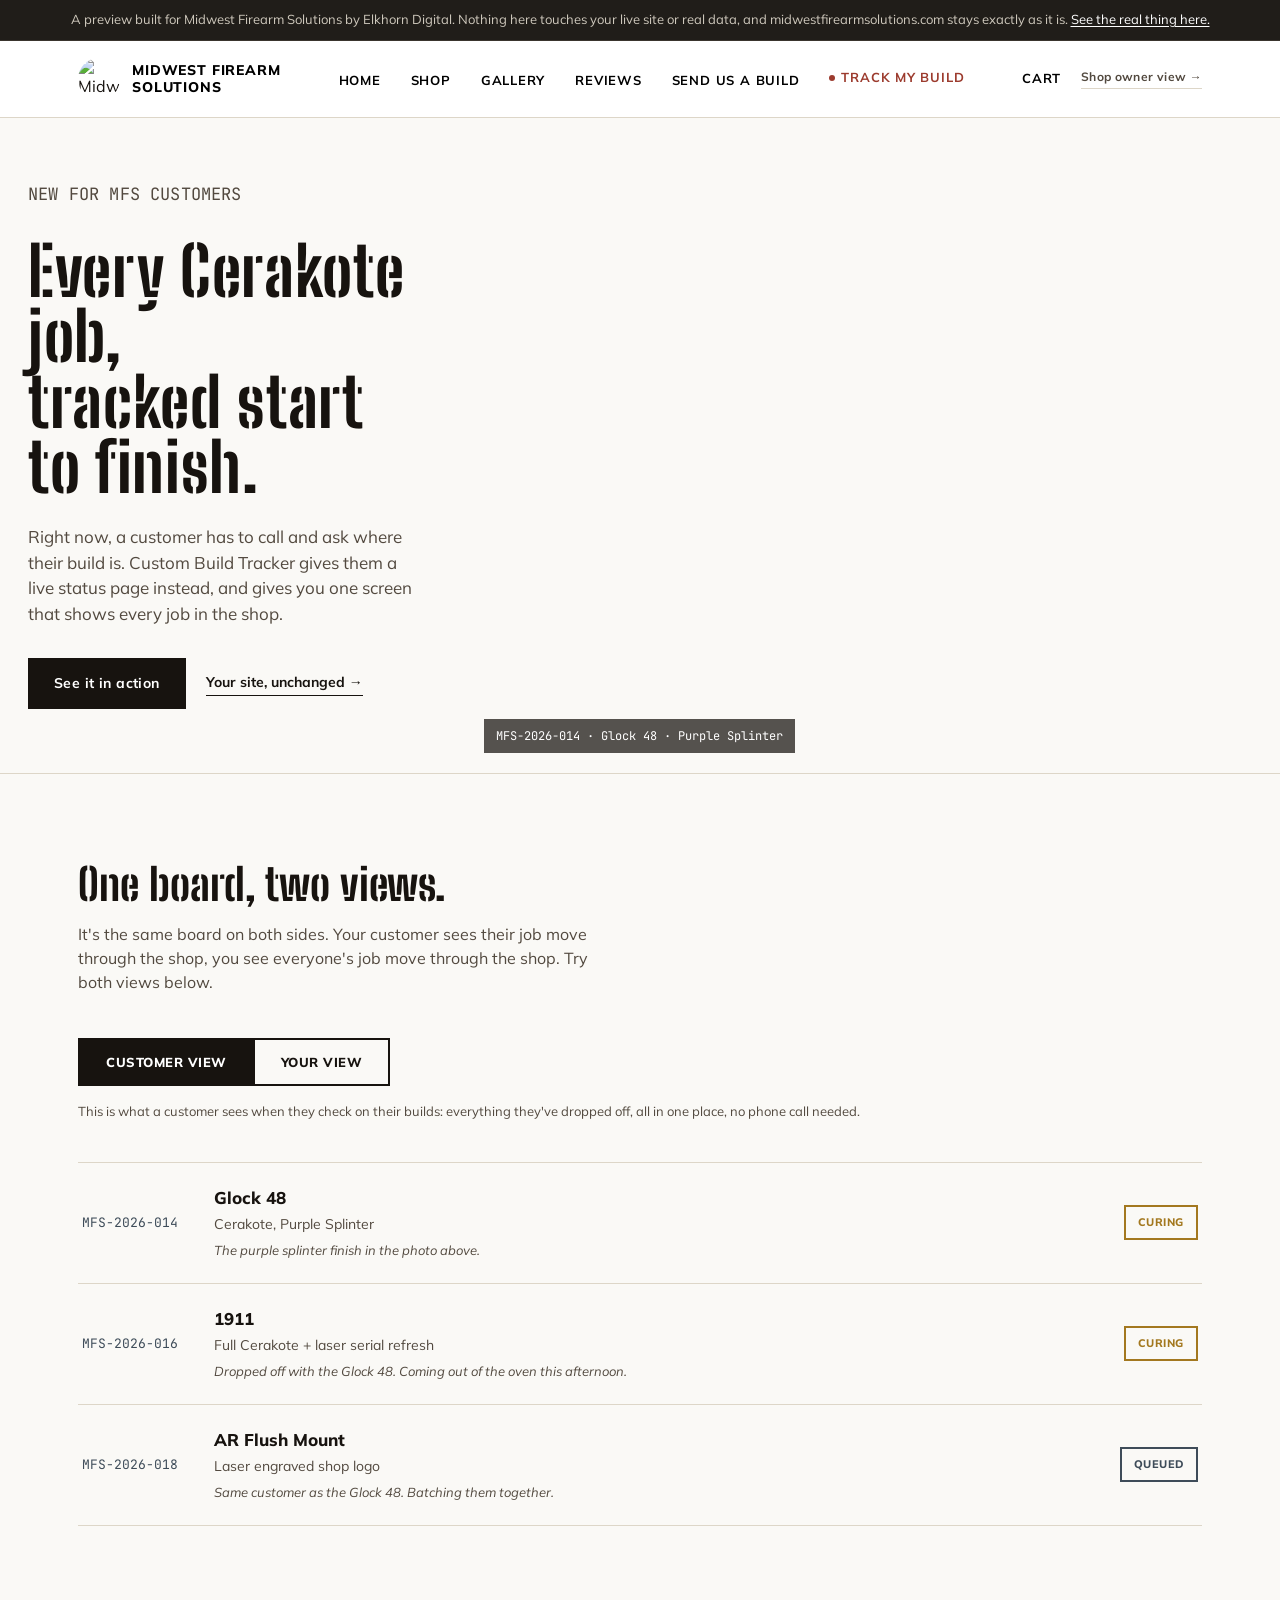
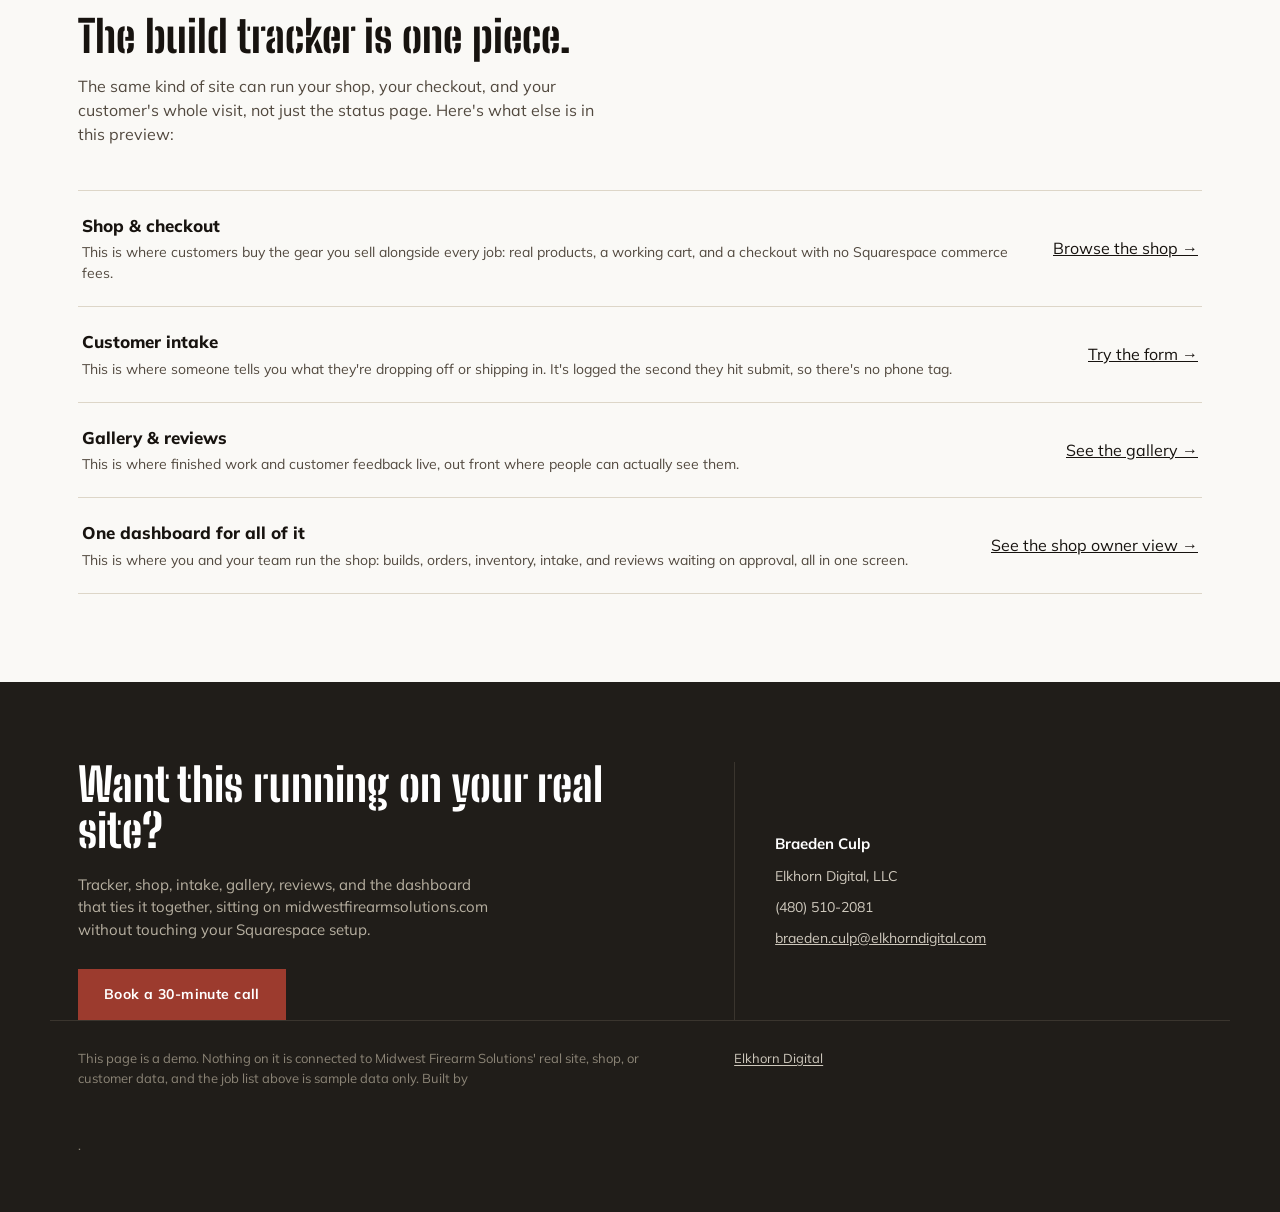
==== commit d28d522a: "Clean up typography and rewrite copy sitewide Font: stop using the stencil display font for prices, " ====
--- a/index.html
+++ b/index.html
@@ -3,8 +3,8 @@
 <head>
 <meta charset="UTF-8">
 <meta name="viewport" content="width=device-width, initial-scale=1.0">
-<title>Custom Build Tracker — a preview for Midwest Firearm Solutions</title>
-<meta name="description" content="A look at what Custom Build Tracker would look like on midwestfirearmsolutions.com — built by Elkhorn Digital.">
+<title>Custom Build Tracker: a preview for Midwest Firearm Solutions</title>
+<meta name="description" content="A look at what Custom Build Tracker would look like on midwestfirearmsolutions.com, built by Elkhorn Digital.">
 <link rel="preconnect" href="https://fonts.googleapis.com">
 <link rel="preconnect" href="https://fonts.gstatic.com" crossorigin>
 <link href="https://fonts.googleapis.com/css2?family=Big+Shoulders+Stencil:wght@700;800&family=Mulish:wght@400;600;700;800&family=JetBrains+Mono:wght@500&display=swap" rel="stylesheet">
@@ -13,7 +13,7 @@
 <body>
 
 <div class="honesty-strip">
-  A preview built for Midwest Firearm Solutions by Elkhorn Digital — not connected to your live site or data. Your real site stays at <a href="https://www.midwestfirearmsolutions.com/" target="_blank" rel="noopener">midwestfirearmsolutions.com</a>.
+  A preview built for Midwest Firearm Solutions by Elkhorn Digital. Nothing here touches your live site or real data, and midwestfirearmsolutions.com stays exactly as it is. <a href="https://www.midwestfirearmsolutions.com/" target="_blank" rel="noopener">See the real thing here.</a>
 </div>
 
 <nav class="site-nav">
@@ -41,7 +41,7 @@
   <div class="hero-copy">
     <p class="hero-kicker">NEW FOR MFS CUSTOMERS</p>
     <h1>Every Cerakote job,<br>tracked start to finish.</h1>
-    <p>Right now, a customer has to call and ask where their build is. Custom Build Tracker gives them a live status page instead — and gives you one screen that shows every job in the shop.</p>
+    <p>Right now, a customer has to call and ask where their build is. Custom Build Tracker gives them a live status page instead, and gives you one screen that shows every job in the shop.</p>
     <div class="hero-actions">
       <a href="#tracker" class="btn-primary">See it in action</a>
       <a href="https://www.midwestfirearmsolutions.com/" target="_blank" rel="noopener" class="text-link">Your site, unchanged →</a>
@@ -57,7 +57,7 @@
   <div class="wrap">
     <div class="section-head">
       <h2>One board, two views.</h2>
-      <p>Your customer sees their job move through the shop. You see everyone's job move through the shop. Same board — try both below.</p>
+      <p>It's the same board on both sides. Your customer sees their job move through the shop, you see everyone's job move through the shop. Try both views below.</p>
     </div>
 
     <div class="view-switch" role="tablist" aria-label="Choose a view">
@@ -66,12 +66,12 @@
     </div>
 
     <div id="panel-customer" role="tabpanel" aria-labelledby="tab-customer">
-      <p class="view-switch-note">What a customer sees when they check on their builds — everything they've dropped off, in one place.</p>
+      <p class="view-switch-note">This is what a customer sees when they check on their builds: everything they've dropped off, all in one place, no phone call needed.</p>
       <div class="ticket-rail" id="customer-rail"></div>
     </div>
 
     <div id="panel-shop" role="tabpanel" aria-labelledby="tab-shop" hidden>
-      <p class="view-switch-note">What you and your team see — every job in the shop, with one click to move a job forward.</p>
+      <p class="view-switch-note">This is what you and your team see: every job in the shop, with one click to move a build to its next stage.</p>
       <div class="stat-row" id="shop-stats"></div>
       <div class="ticket-rail" id="shop-rail"></div>
     </div>
@@ -82,34 +82,34 @@
   <div class="wrap">
     <div class="section-head">
       <h2>The build tracker is one piece.</h2>
-      <p>The same kind of site runs your shop, your checkout, and your customer's whole visit — not just the status page. A few other pieces, working the same way:</p>
+      <p>The same kind of site can run your shop, your checkout, and your customer's whole visit, not just the status page. Here's what else is in this preview:</p>
     </div>
     <div class="ticket-rail">
       <div class="shop-row" style="grid-template-columns:1fr auto;">
         <div class="shop-row-body">
           <h3><a href="shop.html" style="text-decoration:none;">Shop &amp; checkout</a></h3>
-          <p class="spec">Real products, a working cart, and checkout — no Squarespace commerce fees.</p>
+          <p class="spec">This is where customers buy the gear you sell alongside every job: real products, a working cart, and a checkout with no Squarespace commerce fees.</p>
         </div>
         <a href="shop.html" class="text-link" style="white-space:nowrap;">Browse the shop →</a>
       </div>
       <div class="shop-row" style="grid-template-columns:1fr auto;">
         <div class="shop-row-body">
           <h3><a href="intake.html" style="text-decoration:none;">Customer intake</a></h3>
-          <p class="spec">Someone drops off or ships in a build — it's logged the second the form's submitted, no phone tag.</p>
+          <p class="spec">This is where someone tells you what they're dropping off or shipping in. It's logged the second they hit submit, so there's no phone tag.</p>
         </div>
         <a href="intake.html" class="text-link" style="white-space:nowrap;">Try the form →</a>
       </div>
       <div class="shop-row" style="grid-template-columns:1fr auto;">
         <div class="shop-row-body">
           <h3><a href="gallery.html" style="text-decoration:none;">Gallery &amp; reviews</a></h3>
-          <p class="spec">Finished work and customer feedback, out front where people can see it.</p>
+          <p class="spec">This is where finished work and customer feedback live, out front where people can actually see them.</p>
         </div>
         <a href="gallery.html" class="text-link" style="white-space:nowrap;">See the gallery →</a>
       </div>
       <div class="shop-row" style="grid-template-columns:1fr auto;">
         <div class="shop-row-body">
           <h3><a href="admin.html" style="text-decoration:none;">One dashboard for all of it</a></h3>
-          <p class="spec">Builds, orders, inventory, intake, and reviews waiting on approval — one screen for you and your team.</p>
+          <p class="spec">This is where you and your team run the shop: builds, orders, inventory, intake, and reviews waiting on approval, all in one screen.</p>
         </div>
         <a href="admin.html" class="text-link" style="white-space:nowrap;">See the shop owner view →</a>
       </div>
@@ -121,7 +121,7 @@
   <div class="wrap">
     <div>
       <h2>Want this running on your real site?</h2>
-      <p>Tracker, shop, intake, gallery, reviews, and the dashboard that ties it together — sitting on midwestfirearmsolutions.com without touching your Squarespace setup.</p>
+      <p>Tracker, shop, intake, gallery, reviews, and the dashboard that ties it together, sitting on midwestfirearmsolutions.com without touching your Squarespace setup.</p>
       <a href="https://calendar.google.com/calendar/u/0/appointments/schedules/AcZssZ0Lpo5Nd4sd_wurOKgGnlsgAUlLgyu8I7pen_Otehfo7-ETHXkS8Aj_qbULyfHv65B463_g2GWZ" target="_blank" rel="noopener" class="btn-primary">Book a 30-minute call</a>
     </div>
     <div class="footer-contact">
@@ -132,7 +132,7 @@
     </div>
   </div>
   <div class="wrap footer-meta">
-    This page is a demo. Nothing on it is connected to Midwest Firearm Solutions' real site, shop, or customer data — the job list below is sample data only. Built by <a href="mailto:braeden.culp@elkhorndigital.com">Elkhorn Digital</a>.
+    This page is a demo. Nothing on it is connected to Midwest Firearm Solutions' real site, shop, or customer data, and the job list above is sample data only. Built by <a href="mailto:braeden.culp@elkhorndigital.com">Elkhorn Digital</a>.
   </div>
 </section>
 
--- a/css/style.css
+++ b/css/style.css
@@ -255,9 +255,9 @@
 }
 
 .shop-price {
-  font-family: var(--font-display);
-  font-weight: 700;
-  font-size: 20px;
+  font-family: var(--font-body);
+  font-weight: 800;
+  font-size: 18px;
   white-space: nowrap;
 }
 
@@ -368,9 +368,9 @@
 .summary-total {
   display: flex;
   justify-content: space-between;
-  font-family: var(--font-display);
-  font-weight: 700;
-  font-size: 22px;
+  font-family: var(--font-body);
+  font-weight: 800;
+  font-size: 20px;
   border-top: 1px solid var(--line);
   padding-top: 14px;
   margin-top: 8px;
@@ -456,8 +456,9 @@
   border: 2px solid var(--line);
   width: 40px;
   height: 40px;
-  font-family: var(--font-display);
-  font-size: 16px;
+  font-family: var(--font-body);
+  font-weight: 800;
+  font-size: 15px;
   cursor: pointer;
   color: var(--ink-soft);
 }
@@ -519,12 +520,13 @@
 }
 
 .gallery-item.is-placeholder .placeholder-label {
-  font-family: var(--font-display);
-  font-size: 15px;
+  font-family: var(--font-body);
+  font-weight: 700;
+  font-size: 14px;
   color: var(--ink-soft);
   text-align: center;
   padding: 0 20px;
-  line-height: 1.3;
+  line-height: 1.4;
 }
 
 .gallery-item .caption {
@@ -871,9 +873,9 @@
 .stat:last-child { border-right: none; }
 
 .stat .num {
-  font-family: var(--font-display);
-  font-weight: 700;
-  font-size: 40px;
+  font-family: var(--font-body);
+  font-weight: 800;
+  font-size: 36px;
   line-height: 1;
   color: var(--ink);
 }
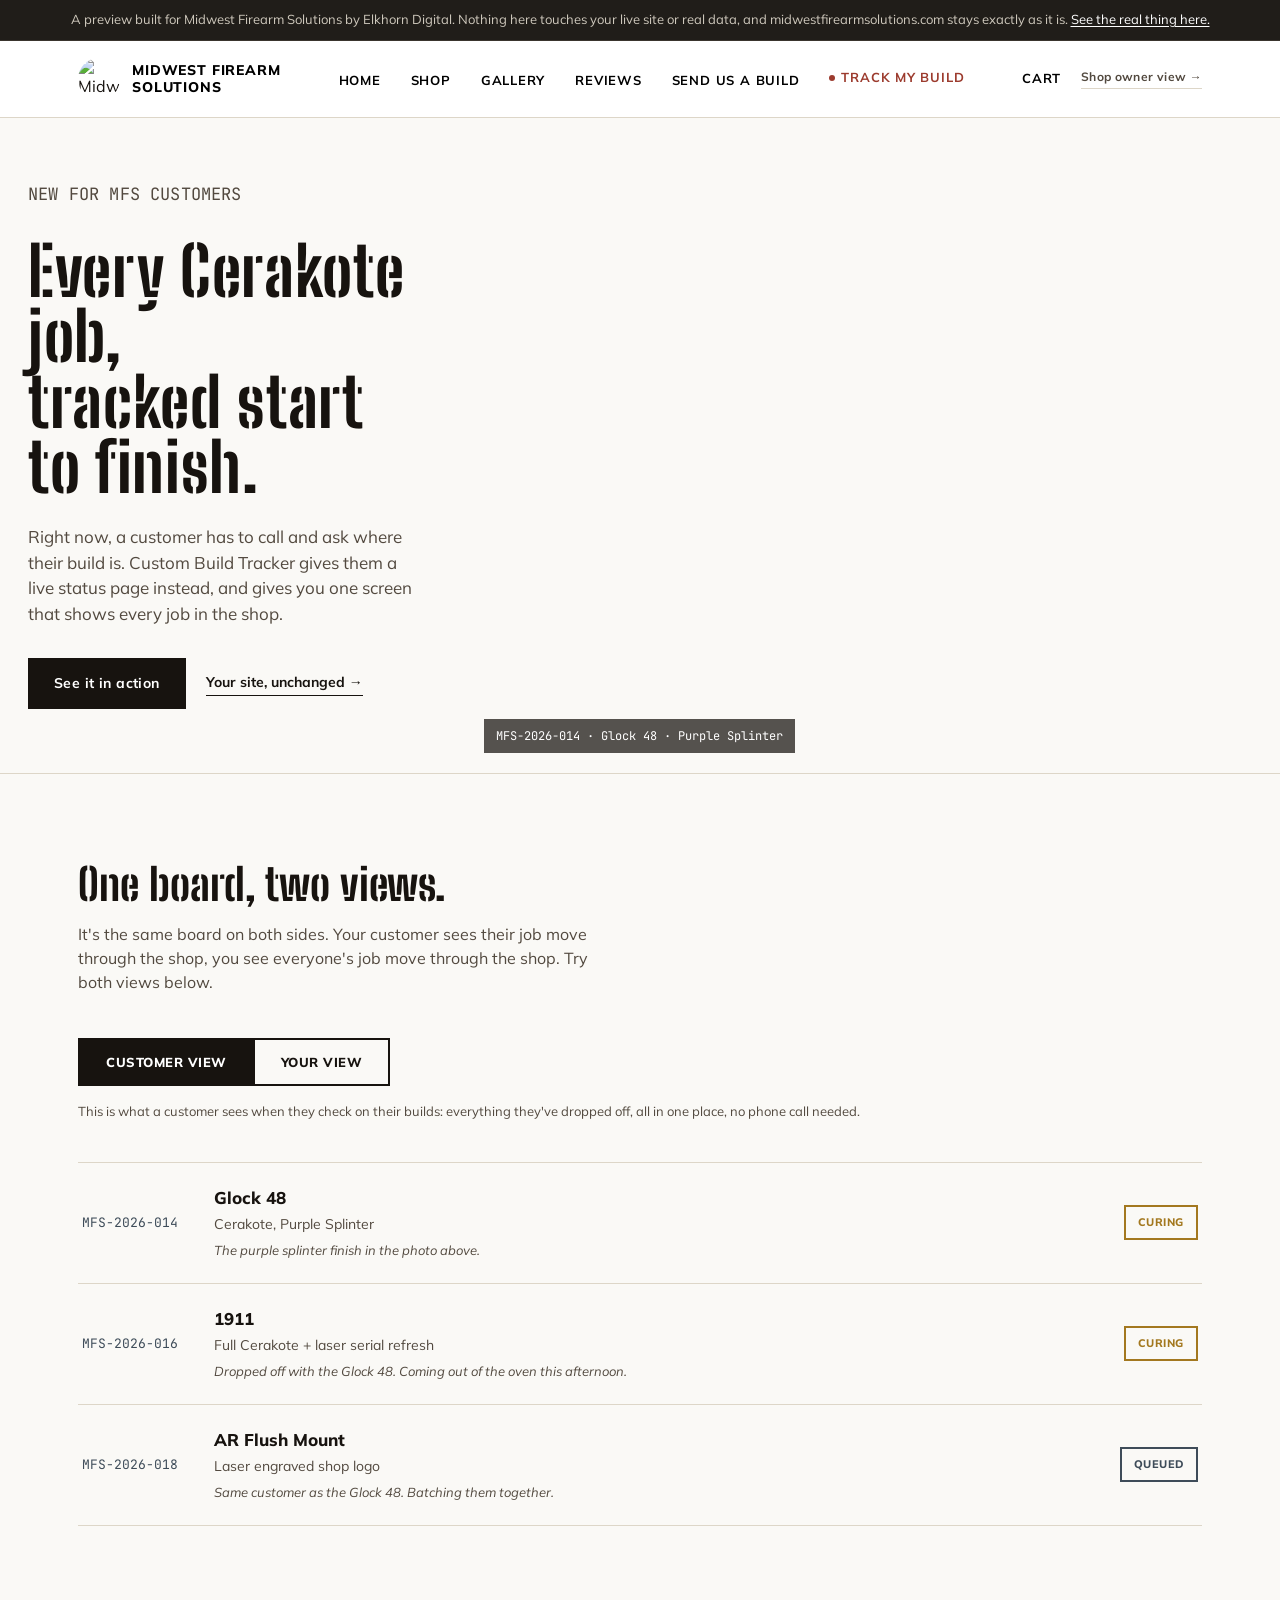
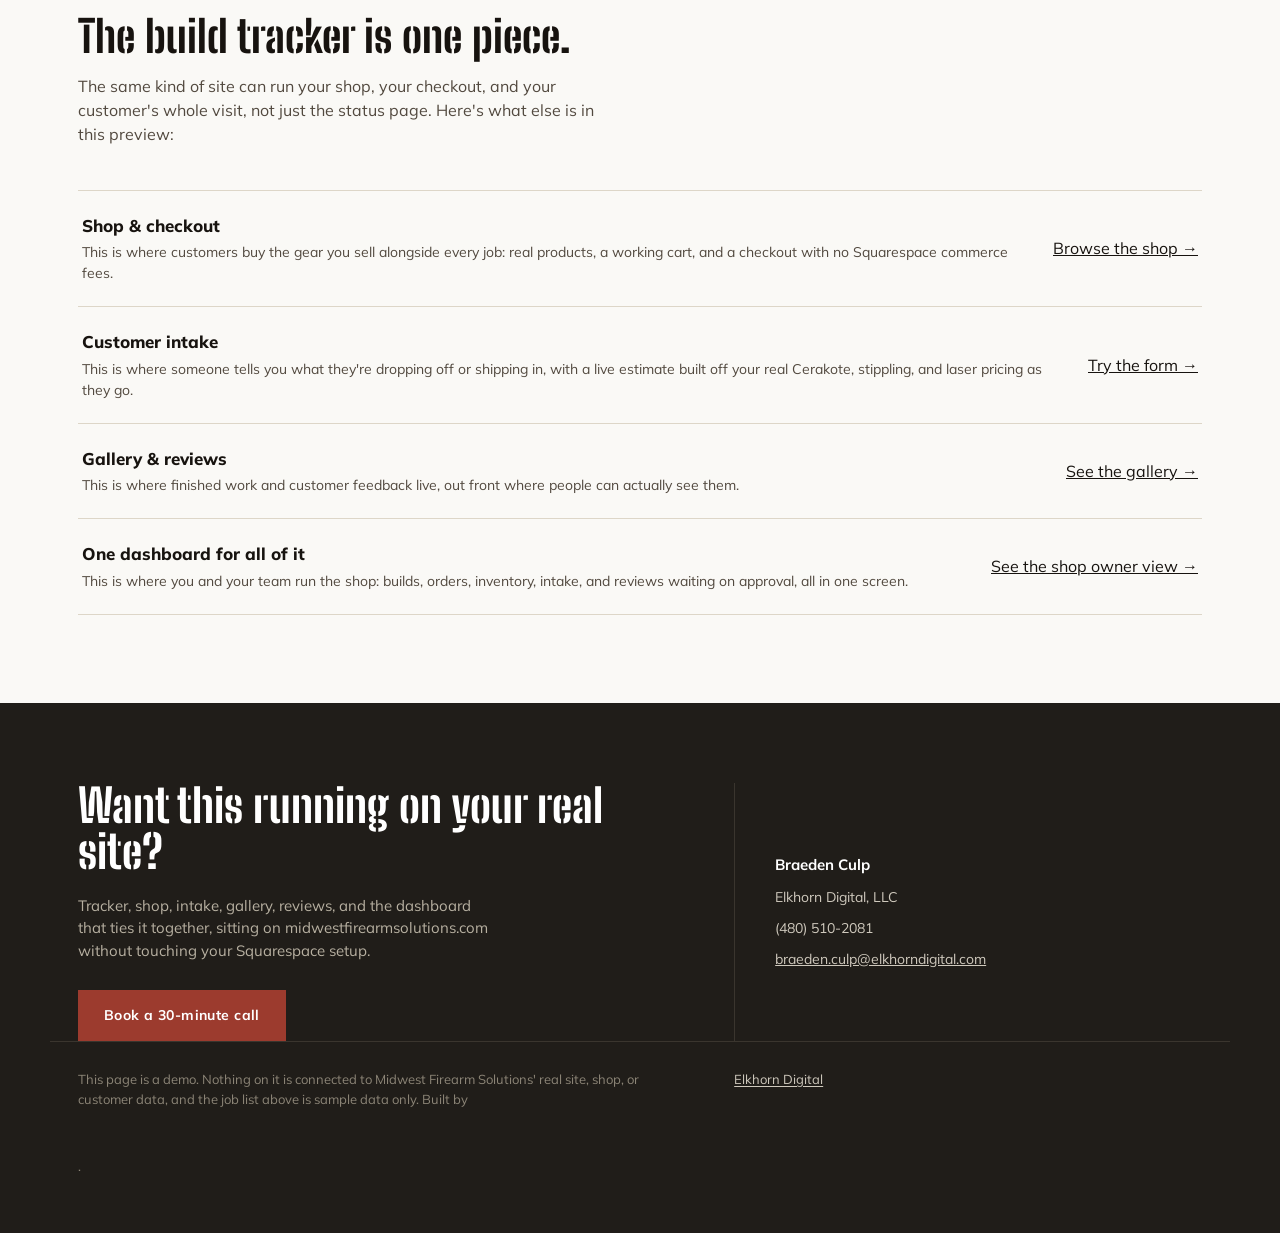
==== commit c1e504fa: "Add a live pricing configurator to the intake form Pulled real Cerakote, Stippling, and Laser Engrav" ====
--- a/index.html
+++ b/index.html
@@ -95,7 +95,7 @@
       <div class="shop-row" style="grid-template-columns:1fr auto;">
         <div class="shop-row-body">
           <h3><a href="intake.html" style="text-decoration:none;">Customer intake</a></h3>
-          <p class="spec">This is where someone tells you what they're dropping off or shipping in. It's logged the second they hit submit, so there's no phone tag.</p>
+          <p class="spec">This is where someone tells you what they're dropping off or shipping in, with a live estimate built off your real Cerakote, stippling, and laser pricing as they go.</p>
         </div>
         <a href="intake.html" class="text-link" style="white-space:nowrap;">Try the form →</a>
       </div>
--- a/css/style.css
+++ b/css/style.css
@@ -440,6 +440,102 @@
 
 .form-check input { margin-top: 3px; }
 
+/* ---------- Pricing configurator (intake page) ---------- */
+
+.quote-layout {
+  display: grid;
+  grid-template-columns: 1fr 340px;
+  gap: 48px;
+  align-items: start;
+}
+
+.quote-part-row {
+  display: flex;
+  align-items: flex-start;
+  gap: 12px;
+  padding: 12px 0;
+  border-bottom: 1px solid var(--line);
+}
+
+.quote-part-row:first-child { border-top: 1px solid var(--line); }
+
+.quote-part-row input { margin-top: 3px; flex-shrink: 0; }
+
+.quote-part-row label {
+  flex: 1;
+  font-size: 14px;
+  color: var(--ink);
+  cursor: pointer;
+}
+
+.quote-part-row .note {
+  display: block;
+  font-size: 12px;
+  color: var(--ink-soft);
+  font-style: italic;
+  margin-top: 2px;
+}
+
+.quote-part-price {
+  font-family: var(--font-body);
+  font-weight: 800;
+  font-size: 14px;
+  white-space: nowrap;
+}
+
+.quote-starting-at {
+  font-family: var(--font-mono);
+  font-size: 10px;
+  color: var(--steel);
+  text-transform: uppercase;
+  margin-right: 4px;
+}
+
+.quote-package {
+  display: block;
+  border: 1px solid var(--line);
+  padding: 16px 18px;
+  margin-bottom: 12px;
+  cursor: pointer;
+}
+
+.quote-package:has(input:checked) {
+  border-color: var(--ink);
+  background: var(--paper-dim);
+}
+
+.quote-package input { margin-right: 10px; }
+
+.quote-package .pkg-head {
+  display: flex;
+  justify-content: space-between;
+  font-weight: 800;
+  font-size: 15px;
+}
+
+.quote-package .pkg-desc {
+  font-size: 13px;
+  color: var(--ink-soft);
+  margin: 6px 0 0 24px;
+}
+
+.quote-word-input {
+  width: 70px;
+  border: 1px solid var(--line);
+  padding: 6px 8px;
+  font-family: var(--font-body);
+  font-size: 13px;
+  margin-left: 10px;
+}
+
+.quote-line {
+  display: flex;
+  justify-content: space-between;
+  font-size: 13px;
+  color: var(--ink-soft);
+  padding: 6px 0;
+}
+
 .fieldset-note {
   font-size: 12px;
   color: var(--ink-soft);
@@ -662,6 +758,7 @@
 
 @media (max-width: 880px) {
   .cart-layout { grid-template-columns: 1fr; }
+  .quote-layout { grid-template-columns: 1fr; }
   .order-summary { position: static; }
   .form-row { grid-template-columns: 1fr; }
   .gallery-grid { grid-template-columns: repeat(2, 1fr); }
